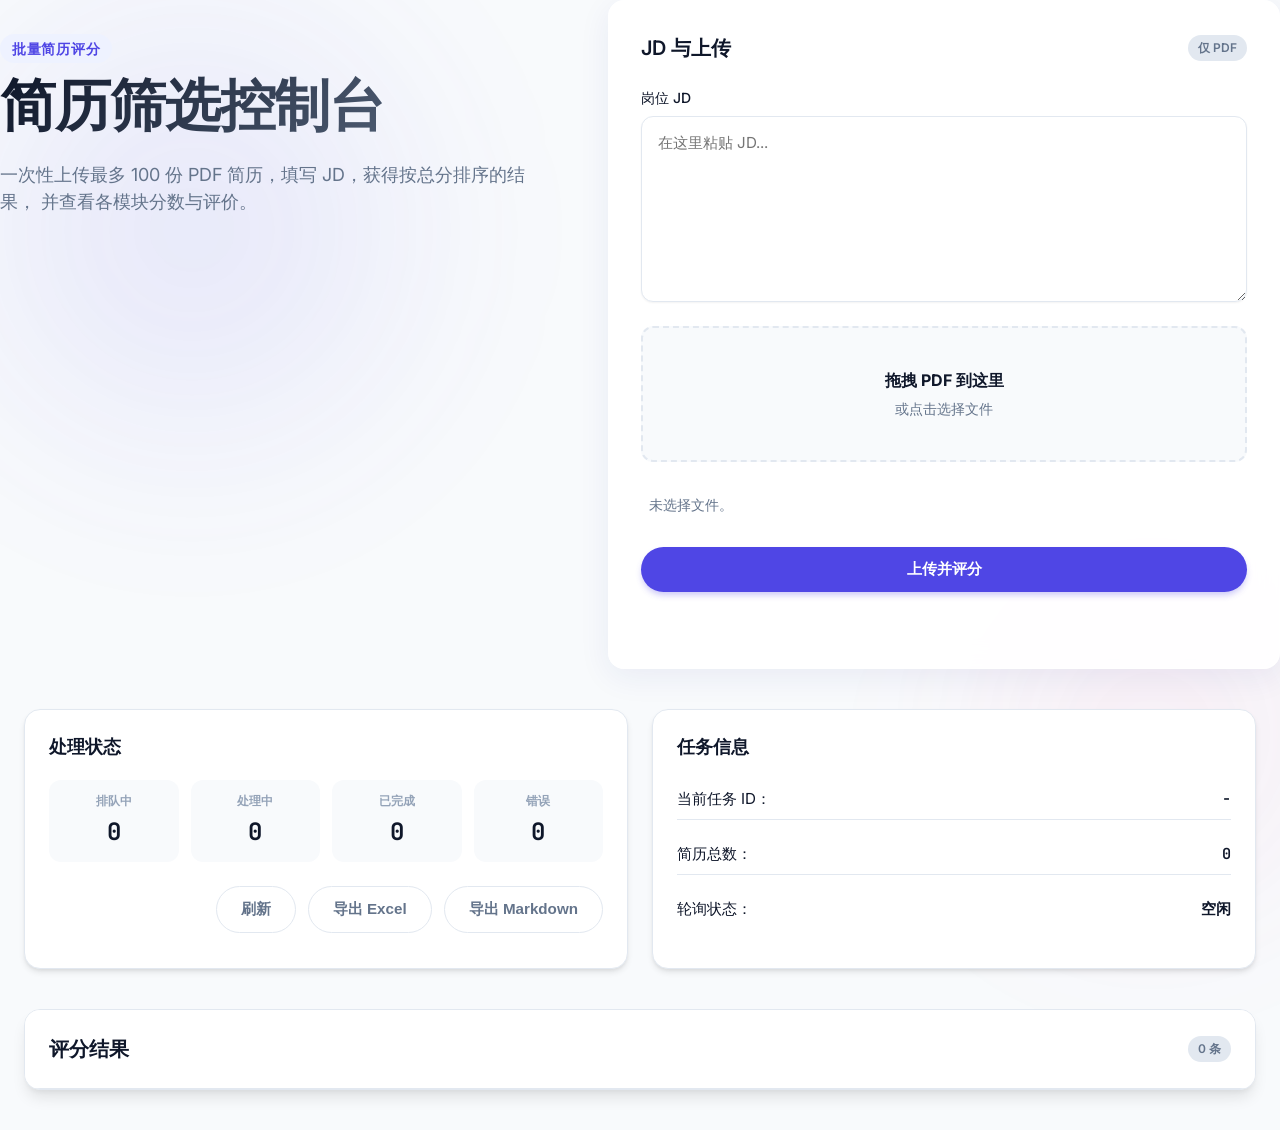
==== web/index.html @ 6f827419 "Initial commit" ====
<!doctype html>
<html lang="zh-CN">
  <head>
    <meta charset="utf-8" />
    <meta name="viewport" content="width=device-width, initial-scale=1" />
    <title>简历筛选平台</title>
    <link rel="stylesheet" href="styles.css" />
    <script src="app.js" defer></script>
  </head>
  <body>
    <div class="bg-blur bg-blur-1"></div>
    <div class="bg-blur bg-blur-2"></div>
    <header class="hero">
      <div class="hero-text">
        <p class="eyebrow">批量简历评分</p>
        <h1>简历筛选控制台</h1>
        <p class="subtitle">
          一次性上传最多 100 份 PDF 简历，填写 JD，获得按总分排序的结果，
          并查看各模块分数与评价。
        </p>
      </div>
      <div class="hero-card">
        <div class="card-header">
          <h2>JD 与上传</h2>
          <span class="pill">仅 PDF</span>
        </div>
        <label class="field">
          <span>岗位 JD</span>
          <textarea id="jdInput" rows="8" placeholder="在这里粘贴 JD..."></textarea>
        </label>
        <div id="dropzone" class="dropzone">
          <input id="fileInput" type="file" accept=".pdf" multiple />
          <div class="dropzone-text">
            <strong>拖拽 PDF 到这里</strong>
            <span>或点击选择文件</span>
          </div>
        </div>
        <div id="fileList" class="file-list"></div>
        <button id="uploadBtn" class="primary">上传并评分</button>
        <p id="uploadNote" class="note"></p>
      </div>
    </header>

    <main class="content">
      <section class="status">
        <div class="status-card">
          <h3>处理状态</h3>
          <div class="status-grid">
            <div>
              <span class="label">排队中</span>
              <span id="queuedCount" class="value">0</span>
            </div>
            <div>
              <span class="label">处理中</span>
              <span id="processingCount" class="value">0</span>
            </div>
            <div>
              <span class="label">已完成</span>
              <span id="doneCount" class="value">0</span>
            </div>
            <div>
              <span class="label">错误</span>
              <span id="errorCount" class="value">0</span>
            </div>
          </div>
          <div class="status-actions">
            <button id="refreshBtn" class="ghost">刷新</button>
            <button id="exportExcelBtn" class="ghost">导出 Excel</button>
            <button id="exportMdBtn" class="ghost">导出 Markdown</button>
          </div>
        </div>
        <div class="status-card light">
          <h3>任务信息</h3>
          <p class="meta">
            当前任务 ID：
            <span id="jobIdValue">-</span>
          </p>
          <p class="meta">
            简历总数：
            <span id="totalCount">0</span>
          </p>
          <p class="meta">
            轮询状态：
            <span id="pollingState">空闲</span>
          </p>
        </div>
      </section>

      <section class="results">
        <div class="results-header">
          <h3>评分结果</h3>
          <span id="resultsCount" class="pill">0 条</span>
        </div>
        <div class="table-wrap">
          <table>
            <thead id="resultsHead"></thead>
            <tbody id="resultsBody"></tbody>
          </table>
        </div>
      </section>
    </main>
  </body>
</html>
---- web/styles.css ----
@import url('https://fonts.googleapis.com/css2?family=Inter:wght@400;500;600;700&family=JetBrains+Mono:wght@400;500&display=swap');

:root {
  /* Color Palette */
  --primary: #4F46E5;
  --primary-hover: #4338CA;
  --primary-light: #EEF2FF;

  --secondary: #64748B;
  --success: #10B981;
  --warning: #F59E0B;
  --danger: #EF4444;

  --bg-body: #F8FAFC;
  --bg-card: rgba(255, 255, 255, 0.9);
  --bg-glass: rgba(255, 255, 255, 0.7);

  --text-main: #0F172A;
  --text-muted: #64748B;
  --text-light: #94A3B8;

  --border: #E2E8F0;
  --border-focus: #4F46E5;

  --shadow-sm: 0 1px 2px 0 rgba(0, 0, 0, 0.05);
  --shadow-md: 0 4px 6px -1px rgba(0, 0, 0, 0.1), 0 2px 4px -1px rgba(0, 0, 0, 0.06);
  --shadow-lg: 0 10px 15px -3px rgba(0, 0, 0, 0.1), 0 4px 6px -2px rgba(0, 0, 0, 0.05);
  --shadow-glass: 0 8px 32px 0 rgba(31, 38, 135, 0.07);

  --radius-sm: 8px;
  --radius-md: 12px;
  --radius-lg: 16px;
  --radius-full: 9999px;

  --font-sans: 'Inter', -apple-system, BlinkMacSystemFont, sans-serif;
  --font-mono: 'JetBrains Mono', monospace;

  --transition: all 0.2s cubic-bezier(0.4, 0, 0.2, 1);
}

* {
  box-sizing: border-box;
}

body {
  margin: 0;
  font-family: var(--font-sans);
  color: var(--text-main);
  background-color: var(--bg-body);
  background-image:
    radial-gradient(at 0% 0%, hsla(253, 16%, 7%, 0) 0, hsla(253, 16%, 7%, 0) 50%),
    radial-gradient(at 50% 0%, hsla(225, 39%, 30%, 0) 0, hsla(225, 39%, 30%, 0) 50%),
    radial-gradient(at 100% 0%, hsla(339, 49%, 30%, 0) 0, hsla(339, 49%, 30%, 0) 50%);
  min-height: 100vh;
  line-height: 1.5;
  -webkit-font-smoothing: antialiased;
}

/* Background Gradients */
.bg-blur {
  position: fixed;
  border-radius: 50%;
  filter: blur(80px);
  z-index: -1;
  opacity: 0.6;
}

.bg-blur-1 {
  top: -10%;
  left: -10%;
  width: 50vw;
  height: 50vw;
  background: radial-gradient(circle, rgba(79, 70, 229, 0.2) 0%, rgba(255, 255, 255, 0) 70%);
  animation: float 20s infinite alternate ease-in-out;
}

.bg-blur-2 {
  bottom: -10%;
  right: -10%;
  width: 40vw;
  height: 40vw;
  background: radial-gradient(circle, rgba(236, 72, 153, 0.15) 0%, rgba(255, 255, 255, 0) 70%);
  animation: float 25s infinite alternate-reverse ease-in-out;
}

@keyframes float {
  0% {
    transform: translate(0, 0) rotate(0deg);
  }

  100% {
    transform: translate(100px, 50px) rotate(10deg);
  }
}

/* Layout */
.content {
  max-width: 1400px;
  margin: 0 auto;
  padding: 40px 24px;
  display: flex;
  flex-direction: column;
  gap: 40px;
}

/* Hero Section */
.hero {
  display: grid;
  grid-template-columns: 1fr 1.2fr;
  gap: 48px;
  align-items: start;
}

.hero-text {
  padding-top: 20px;
}

.eyebrow {
  font-size: 0.875rem;
  font-weight: 600;
  color: var(--primary);
  text-transform: uppercase;
  letter-spacing: 0.05em;
  margin-bottom: 12px;
  display: inline-block;
  background: var(--primary-light);
  padding: 4px 12px;
  border-radius: var(--radius-full);
}

h1 {
  font-size: 3.5rem;
  line-height: 1.1;
  font-weight: 800;
  letter-spacing: -0.02em;
  margin: 0 0 24px 0;
  background: linear-gradient(135deg, var(--text-main) 0%, var(--secondary) 100%);
  -webkit-background-clip: text;
  -webkit-text-fill-color: transparent;
}

.subtitle {
  font-size: 1.125rem;
  color: var(--text-muted);
  max-width: 540px;
  margin: 0;
}

/* Hero Card */
.hero-card {
  background: var(--bg-card);
  backdrop-filter: blur(12px);
  -webkit-backdrop-filter: blur(12px);
  border: 1px solid rgba(255, 255, 255, 0.5);
  box-shadow: var(--shadow-glass);
  border-radius: var(--radius-lg);
  padding: 32px;
  display: flex;
  flex-direction: column;
  gap: 24px;
}

.card-header {
  display: flex;
  justify-content: space-between;
  align-items: center;
}

.card-header h2 {
  font-size: 1.25rem;
  font-weight: 600;
  margin: 0;
  color: var(--text-main);
}

.pill {
  font-size: 0.75rem;
  font-weight: 600;
  padding: 4px 10px;
  border-radius: var(--radius-full);
  background: var(--border);
  color: var(--text-muted);
}

/* Forms */
.field {
  display: flex;
  flex-direction: column;
  gap: 8px;
}

.field span {
  font-size: 0.875rem;
  font-weight: 500;
  color: var(--text-main);
}

textarea {
  width: 100%;
  padding: 16px;
  border-radius: var(--radius-md);
  border: 1px solid var(--border);
  background: white;
  font-family: var(--font-sans);
  font-size: 0.95rem;
  color: var(--text-main);
  resize: vertical;
  transition: var(--transition);
  box-shadow: var(--shadow-sm);
}

textarea:focus {
  outline: none;
  border-color: var(--border-focus);
  box-shadow: 0 0 0 3px rgba(79, 70, 229, 0.1);
}

/* Upload Area */
.dropzone {
  position: relative;
  border: 2px dashed var(--border);
  border-radius: var(--radius-md);
  padding: 40px;
  text-align: center;
  background: #F8FAFC;
  transition: var(--transition);
  cursor: pointer;
  overflow: hidden;
}

.dropzone:hover,
.dropzone.dragover {
  border-color: var(--primary);
  background: var(--primary-light);
}

.dropzone input {
  position: absolute;
  top: 0;
  left: 0;
  width: 100%;
  height: 100%;
  opacity: 0;
  cursor: pointer;
}

.dropzone-text strong {
  display: block;
  font-size: 1rem;
  color: var(--text-main);
  margin-bottom: 4px;
}

.dropzone-text span {
  font-size: 0.875rem;
  color: var(--text-muted);
}

.file-list {
  max-height: 150px;
  overflow-y: auto;
  font-size: 0.875rem;
  color: var(--text-muted);
  background: rgba(255, 255, 255, 0.5);
  border-radius: var(--radius-sm);
  padding: 8px;
}

.file-list div {
  padding: 4px 8px;
  border-bottom: 1px solid rgba(0, 0, 0, 0.05);
  white-space: nowrap;
  overflow: hidden;
  text-overflow: ellipsis;
}

.file-list div:last-child {
  border-bottom: none;
}

/* Buttons */
button {
  display: inline-flex;
  align-items: center;
  justify-content: center;
  padding: 12px 24px;
  border-radius: var(--radius-full);
  font-size: 0.95rem;
  font-weight: 600;
  cursor: pointer;
  transition: var(--transition);
  border: none;
  gap: 8px;
}

.primary {
  background: var(--primary);
  color: white;
  box-shadow: 0 4px 6px -1px rgba(79, 70, 229, 0.3);
}

.primary:hover {
  background: var(--primary-hover);
  transform: translateY(-1px);
  box-shadow: 0 6px 8px -1px rgba(79, 70, 229, 0.4);
}

.primary:active {
  transform: translateY(0);
}

.ghost {
  background: transparent;
  color: var(--text-muted);
  border: 1px solid var(--border);
}

.ghost:hover {
  border-color: var(--text-muted);
  color: var(--text-main);
  background: white;
}

.note {
  font-size: 0.875rem;
  color: var(--text-muted);
  text-align: center;
  margin: 0;
  min-height: 20px;
}

/* Stats Section */
.status {
  display: grid;
  grid-template-columns: repeat(auto-fit, minmax(300px, 1fr));
  gap: 24px;
}

.status-card {
  background: white;
  border-radius: var(--radius-lg);
  padding: 24px;
  box-shadow: var(--shadow-md);
  border: 1px solid var(--border);
}

.status-card h3 {
  margin: 0 0 20px 0;
  font-size: 1.1rem;
  font-weight: 600;
  color: var(--text-main);
}

.status-grid {
  display: grid;
  grid-template-columns: repeat(4, 1fr);
  gap: 12px;
  text-align: center;
}

.status-grid>div {
  display: flex;
  flex-direction: column;
  gap: 4px;
  padding: 12px 8px;
  background: var(--bg-body);
  border-radius: var(--radius-md);
}

.status-grid .label {
  font-size: 0.75rem;
  color: var(--text-light);
  font-weight: 600;
  text-transform: uppercase;
}

.status-grid .value {
  font-size: 1.5rem;
  font-weight: 700;
  color: var(--text-main);
  font-family: var(--font-mono);
}

.status-actions {
  margin-top: 24px;
  display: flex;
  justify-content: flex-end;
  gap: 12px;
}

.meta {
  display: flex;
  justify-content: space-between;
  padding: 8px 0;
  border-bottom: 1px solid var(--border);
  font-size: 0.95rem;
}

.meta:last-of-type {
  border-bottom: none;
}

.meta span:first-child {
  color: var(--text-muted);
}

.meta span:last-child {
  font-weight: 600;
  color: var(--text-main);
  font-family: var(--font-mono);
}

/* Results Section */
.results {
  background: white;
  border-radius: var(--radius-lg);
  box-shadow: var(--shadow-lg);
  border: 1px solid var(--border);
  overflow: hidden;
  display: flex;
  flex-direction: column;
}

.results-header {
  padding: 24px;
  border-bottom: 1px solid var(--border);
  display: flex;
  justify-content: space-between;
  align-items: center;
  background: #fff;
}

.results-header h3 {
  margin: 0;
  font-size: 1.25rem;
}

.table-wrap {
  overflow-x: auto;
  max-height: 600px;
}

table {
  width: 100%;
  border-collapse: collapse;
  font-size: 0.9rem;
  white-space: nowrap;
}

th,
td {
  padding: 16px 20px;
  text-align: left;
}

th {
  background: #F8FAFC;
  color: var(--text-muted);
  font-weight: 600;
  text-transform: uppercase;
  font-size: 0.75rem;
  letter-spacing: 0.05em;
  position: sticky;
  top: 0;
  border-bottom: 1px solid var(--border);
  z-index: 10;
}

td {
  border-bottom: 1px solid var(--border);
  color: var(--text-main);
}

tr:last-child td {
  border-bottom: none;
}

tr:hover td {
  background: var(--bg-body);
}

/* Colors for scores */
td:nth-child(4) {
  /* Total Score column index assumption */
  font-weight: 700;
  color: var(--primary);
  font-family: var(--font-mono);
}

/* Responsive */
@media (max-width: 1024px) {
  .hero {
    grid-template-columns: 1fr;
    gap: 32px;
  }

  .hero-text {
    text-align: center;
    padding-top: 0;
  }

  .eyebrow {
    margin: 0 auto 16px;
  }

  .subtitle {
    margin: 0 auto;
  }

  h1 {
    font-size: 2.5rem;
  }
}

@media (max-width: 640px) {
  .content {
    padding: 24px 16px;
    gap: 24px;
  }

  .hero-card {
    padding: 20px;
  }

  .status-grid {
    grid-template-columns: repeat(2, 1fr);
  }

  .status-actions button {
    width: 100%;
  }
}
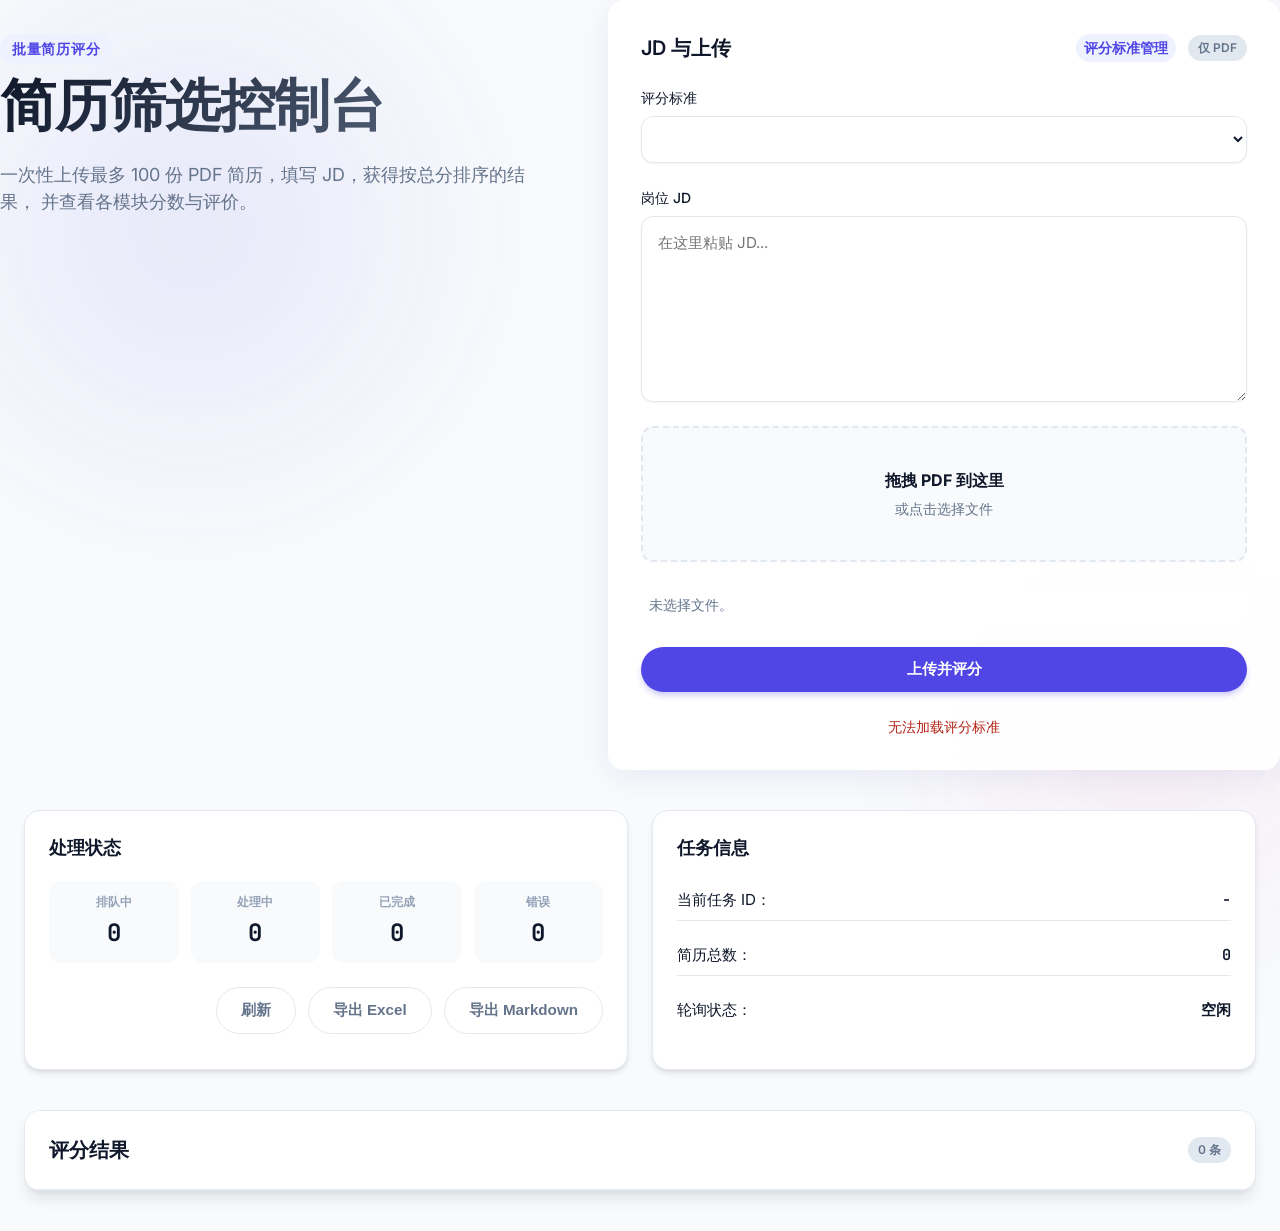
==== commit 844a6a8d: "第一次测试提交" ====
--- a/web/index.html
+++ b/web/index.html
@@ -22,8 +22,15 @@
       <div class="hero-card">
         <div class="card-header">
           <h2>JD 与上传</h2>
-          <span class="pill">仅 PDF</span>
+          <div class="card-actions">
+            <a class="link" href="/admin.html">评分标准管理</a>
+            <span class="pill">仅 PDF</span>
+          </div>
         </div>
+        <label class="field">
+          <span>评分标准</span>
+          <select id="profileSelect"></select>
+        </label>
         <label class="field">
           <span>岗位 JD</span>
           <textarea id="jdInput" rows="8" placeholder="在这里粘贴 JD..."></textarea>
--- a/web/styles.css
+++ b/web/styles.css
@@ -166,6 +166,26 @@
   align-items: center;
 }
 
+.card-actions {
+  display: inline-flex;
+  align-items: center;
+  gap: 12px;
+}
+
+.link {
+  font-size: 0.85rem;
+  font-weight: 600;
+  color: var(--primary);
+  text-decoration: none;
+  padding: 4px 8px;
+  border-radius: var(--radius-full);
+  background: var(--primary-light);
+}
+
+.link:hover {
+  color: var(--primary-hover);
+}
+
 .card-header h2 {
   font-size: 1.25rem;
   font-weight: 600;
@@ -207,6 +227,25 @@
   resize: vertical;
   transition: var(--transition);
   box-shadow: var(--shadow-sm);
+}
+
+select {
+  width: 100%;
+  padding: 12px 16px;
+  border-radius: var(--radius-md);
+  border: 1px solid var(--border);
+  background: white;
+  font-family: var(--font-sans);
+  font-size: 0.95rem;
+  color: var(--text-main);
+  transition: var(--transition);
+  box-shadow: var(--shadow-sm);
+}
+
+select:focus {
+  outline: none;
+  border-color: var(--border-focus);
+  box-shadow: 0 0 0 3px rgba(79, 70, 229, 0.1);
 }
 
 textarea:focus {
@@ -487,6 +526,176 @@
   font-family: var(--font-mono);
 }
 
+/* Admin Page */
+.admin-content {
+  padding-top: 32px;
+}
+
+.admin-card {
+  background: var(--bg-card);
+  border-radius: var(--radius-lg);
+  padding: 32px;
+  box-shadow: var(--shadow-glass);
+  border: 1px solid rgba(255, 255, 255, 0.6);
+  display: flex;
+  flex-direction: column;
+  gap: 24px;
+}
+
+.admin-head {
+  display: flex;
+  justify-content: space-between;
+  gap: 24px;
+  align-items: flex-start;
+  flex-wrap: wrap;
+}
+
+.admin-title {
+  font-size: 2.4rem;
+  margin: 0 0 8px 0;
+}
+
+.admin-actions {
+  display: flex;
+  gap: 12px;
+  align-items: center;
+}
+
+.button-link {
+  text-decoration: none;
+  display: inline-flex;
+  align-items: center;
+  justify-content: center;
+}
+
+.admin-grid {
+  display: grid;
+  grid-template-columns: 280px 1fr;
+  gap: 24px;
+}
+
+.profile-list,
+.profile-editor {
+  background: white;
+  border-radius: var(--radius-lg);
+  border: 1px solid var(--border);
+  box-shadow: var(--shadow-md);
+  padding: 20px;
+}
+
+.list-head,
+.editor-head {
+  display: flex;
+  align-items: center;
+  justify-content: space-between;
+  margin-bottom: 16px;
+}
+
+.list-body {
+  display: flex;
+  flex-direction: column;
+  gap: 10px;
+  max-height: 480px;
+  overflow-y: auto;
+}
+
+.profile-item {
+  width: 100%;
+  display: flex;
+  justify-content: flex-start;
+  text-align: left;
+  padding: 12px 14px;
+  border-radius: var(--radius-md);
+  border: 1px solid var(--border);
+  background: var(--bg-body);
+  font-weight: 600;
+  color: var(--text-main);
+}
+
+.profile-item.active {
+  border-color: var(--primary);
+  background: var(--primary-light);
+  color: var(--primary-hover);
+}
+
+.editor-fields {
+  display: grid;
+  grid-template-columns: repeat(auto-fit, minmax(220px, 1fr));
+  gap: 16px;
+  margin-bottom: 20px;
+}
+
+.editor-fields input {
+  width: 100%;
+  padding: 12px 16px;
+  border-radius: var(--radius-md);
+  border: 1px solid var(--border);
+  font-size: 0.95rem;
+  box-shadow: var(--shadow-sm);
+}
+
+.modules-section {
+  display: flex;
+  flex-direction: column;
+  gap: 12px;
+}
+
+.module-header,
+.module-row {
+  display: grid;
+  grid-template-columns: 1.1fr 1.1fr 1.6fr 0.6fr 0.7fr 0.6fr 0.5fr;
+  gap: 10px;
+  align-items: center;
+}
+
+.module-header span {
+  font-size: 0.75rem;
+  text-transform: uppercase;
+  color: var(--text-light);
+  font-weight: 600;
+}
+
+.module-row input {
+  width: 100%;
+  padding: 10px 12px;
+  border-radius: var(--radius-sm);
+  border: 1px solid var(--border);
+  font-size: 0.85rem;
+}
+
+.module-check {
+  display: inline-flex;
+  align-items: center;
+  gap: 6px;
+  font-size: 0.8rem;
+  color: var(--text-muted);
+}
+
+.module-check input {
+  width: auto;
+  margin: 0;
+}
+
+.ghost.small {
+  padding: 8px 14px;
+  font-size: 0.8rem;
+}
+
+.form-actions {
+  display: flex;
+  gap: 12px;
+  margin-top: 8px;
+}
+
+.ghost.danger {
+  border-color: #fecaca;
+  color: #b42318;
+}
+
+.ghost.danger:hover {
+  background: #fff1f2;
+}
+
 /* Responsive */
 @media (max-width: 1024px) {
   .hero {
@@ -510,6 +719,10 @@
   h1 {
     font-size: 2.5rem;
   }
+
+  .admin-grid {
+    grid-template-columns: 1fr;
+  }
 }
 
 @media (max-width: 640px) {
@@ -529,4 +742,19 @@
   .status-actions button {
     width: 100%;
   }
-}+
+  .admin-card {
+    padding: 20px;
+  }
+
+  .module-header,
+  .module-row {
+    grid-template-columns: 1fr;
+  }
+
+  .module-row {
+    padding: 12px;
+    border: 1px solid var(--border);
+    border-radius: var(--radius-md);
+  }
+}
